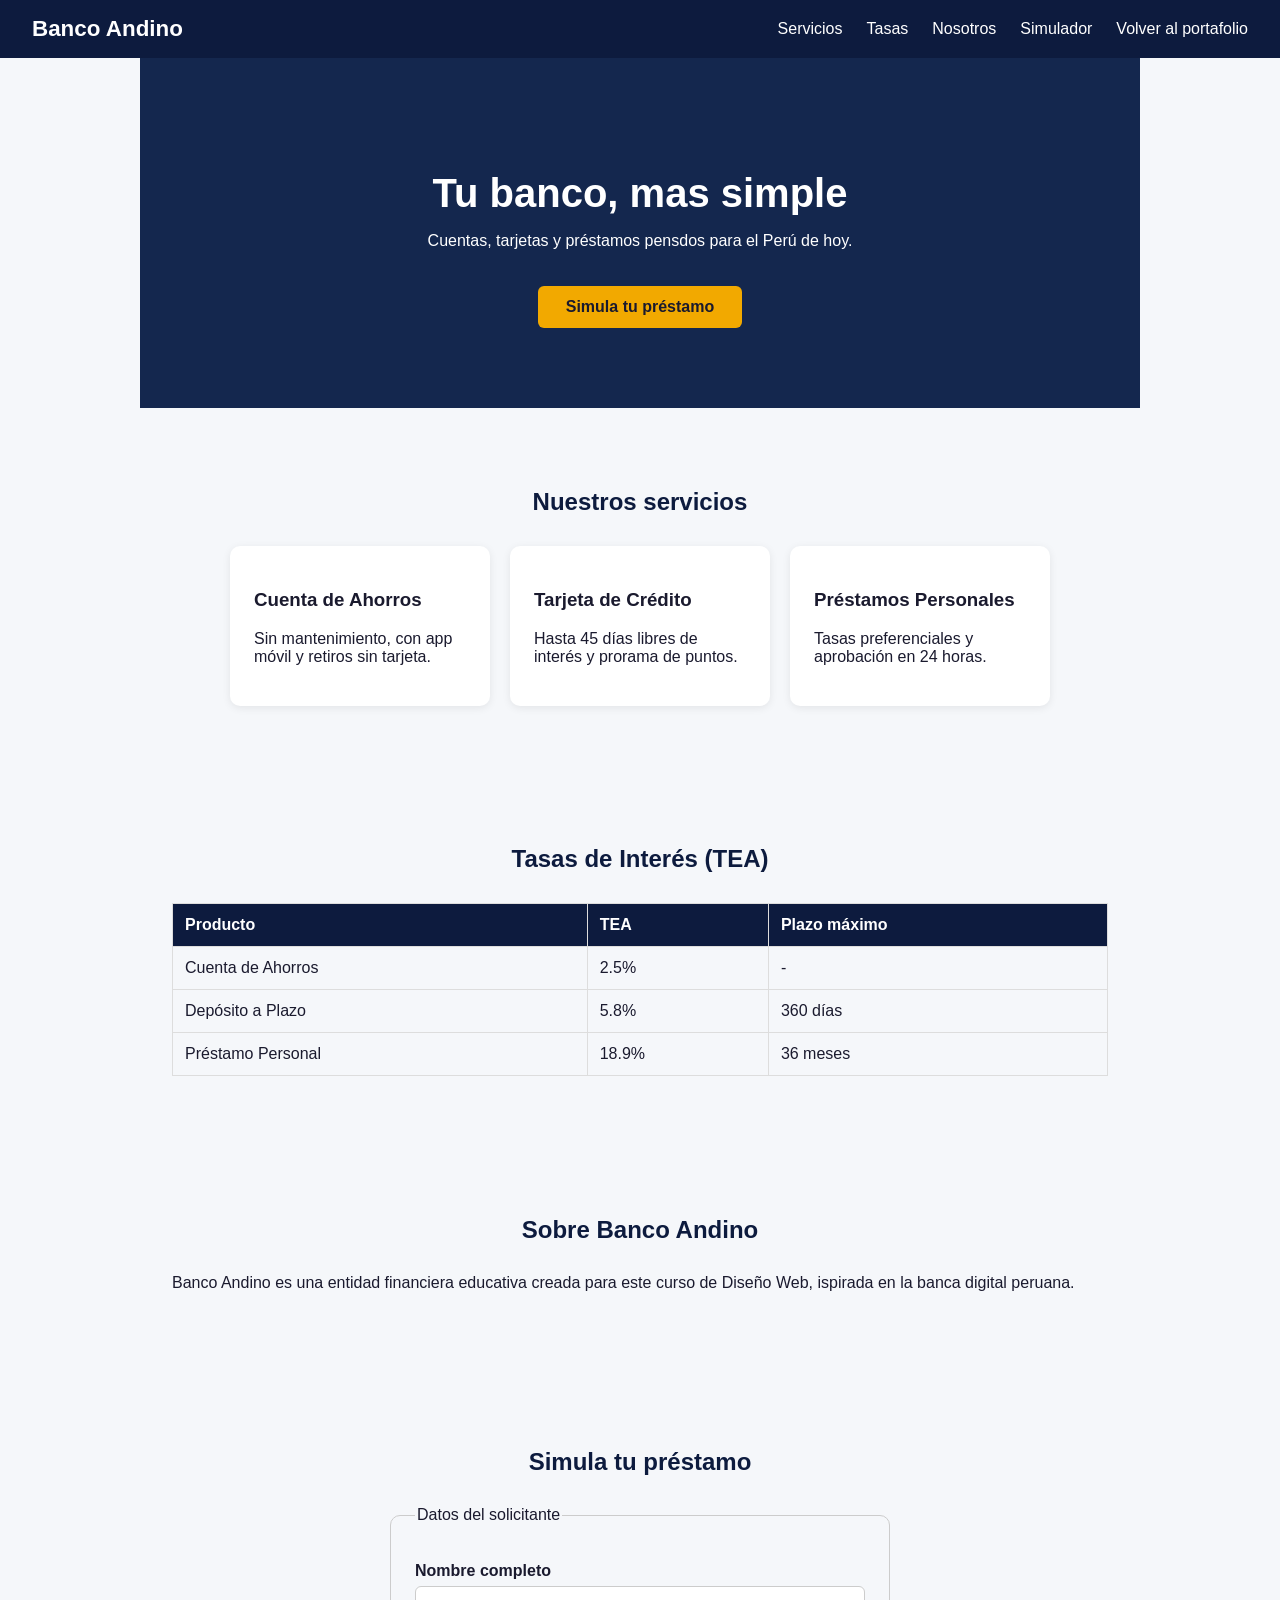
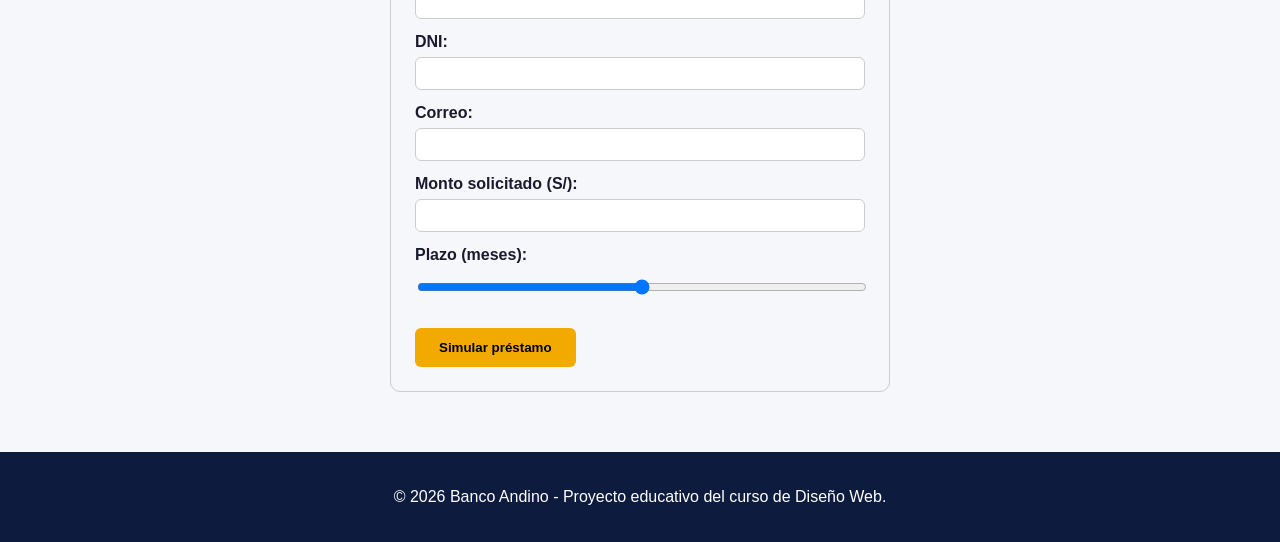
==== html/banco.html @ 11944976 "Primer commit" ====
<!DOCTYPE html>
<html  lang="es">
    <head>
        <meta charset="UTF-8">
        <meta name="viewport" content="width=device-width, initial-scale=1.0">
        <meta name="description" content="Banco Andino - Banca simpe y confiable">
        <title>Banco Andino</title>
        <link rel="stylesheet" href="../css/banco.css">
    </head>
    <body>
        <header>
            <div class="logo">Banco Andino</div>
            <nav>
                <ul>
                    <li><a href="#servicios">Servicios</a></li>
                    <li><a href="tasas">Tasas</a></li>
                    <li><a href="#nosotros">Nosotros</a></li>
                    <li><a href="#contacto">Simulador</a></li>
                    <li><a href="portafolio.html"> Volver al portafolio</a></li>
                </ul>
            </nav>
        </header>

        <main>
            <section class="hero">
                <h1>Tu banco, mas simple</h1>
                <p>Cuentas, tarjetas y préstamos pensdos para el Perú de hoy.</p>
                <a href="#contacto" class="btn">Simula tu préstamo</a>
            </section>

            <section id="servicios">
                <h2>Nuestros servicios</h2>
                <div class="servicios-grid">
                    <article class="servicio-card">
                        <h3>Cuenta de Ahorros</h3>
                        <p>Sin mantenimiento, con app móvil y retiros sin tarjeta.</p>
                    </article>
                    <article class="servicio-card">
                        <h3>Tarjeta de Crédito</h3>
                        <p>Hasta 45 días libres de interés y prorama de puntos.</p>
                    </article>
                    <article class="servicio-card">
                        <h3>Préstamos Personales</h3>
                        <p>Tasas preferenciales y aprobación en 24 horas.</p>
                    </article>
                </div>
            </section>

            <section id="tasas">
                <h2>Tasas de Interés (TEA)</h2>
                <table>
                    <thead>
                        <tr>
                            <th scope="col">Producto</th>
                            <th scope="col">TEA</th>
                            <th scope="col">Plazo máximo</th>
                        </tr>
                    </thead>
                    <tbody>
                        <tr>
                            <td>Cuenta de Ahorros</td>
                            <td>2.5%</td>
                            <td>-</td>
                        </tr>
                        <tr>
                            <td>Depósito a Plazo</td>
                            <td>5.8%</td>
                            <td>360 días</td>
                        </tr>
                        <tr>
                            <td>Préstamo Personal</td>
                            <td>18.9%</td>
                            <td>36 meses</td>
                        </tr>
                    </tbody>
                </table>
            </section>

            <section id="nosotros">
                <h2>Sobre Banco Andino</h2>
                <p>Banco Andino es una entidad financiera educativa creada para este curso de Diseño Web, ispirada
                    en la banca digital peruana.</p>
            </section>

            <section id="contacto">
                <h2>Simula tu préstamo</h2>
                <form>
                    <fieldset>
                        <legend>Datos del solicitante</legend>

                        <label for="nombre">Nombre completo</label>
                        <input type="text" id="nombre" name="nombre" requiered>

                        <label for="dni">DNI:</label>
                        <input type="text" id="dni" name="dni" pattern="[0-9]{8}" maxlength="8" requiered>

                        <label for="correo">Correo:</label>
                        <input type="email" id="correo" name="correo" requiered>

                        <label for="monto">Monto solicitado (S/):</label>
                        <input type="number" id="monto" name="monto" min="500" max="50000" step="100">

                        <label for="plazo">Plazo (meses):</label>
                        <input type="range" id="plazo" name="plazo" min="36">

                        <input type="submit" value="Simular préstamo">
                    </fieldset>
                </form>
            </section>
        </main>

        <footer>
            <p>&copy; 2026 Banco Andino - Proyecto educativo del curso de Diseño Web.</p>
        </footer>
    </body>
</html>
---- css/banco.css ----
* {
    box-sizing: border-box;
}

body {
    font-family: 'Segoe UI', Arial, sans-serif;
    margin: 0;
    color: #1a1a2e;
    background-color: #f5f7fa;
}

header {
    display: flex;
    justify-content: space-between;
    align-items: center;
    background-color: #0d1b3e;
    color: white;
    padding: 16px 32px;
}

.logo {
    font-size: 1.4rem;
    font-weight: bold;
}

header nav ul {
    list-style: none;
    display: flex;
    gap: 24px;
    margin: 0;
    padding: 0;
}

header nav a {
    color: white;
    text-decoration: none;
}

header nav a:hover {
    text-decoration: underline;
}

.hero {
    background-color: #14274e;
    color: white;
    text-align: center;
    padding: 80px 20px;
}

.hero h1 {
    font-size: 2.5rem;
    margin-bottom: 10px;
}

.btn {
    display: inline-block;
    margin-top: 20px;
    padding: 12px 28px;
    background-color: #f2a900;
    color: #1a1a2e;
    border-radius: 6px;
    text-decoration: none;
    font-weight: bold;
}

section {
    padding: 60px 32px;
    max-width: 1000px;
    margin: 0 auto;
}

h2 {
    color: #0d1b3e;
    text-align: center;
    margin-bottom: 30px;
}

.servicios-grid {
    display: flex;
    flex-wrap: wrap;
    gap: 20px;
    justify-content: center;
}

.servicio-card {
    background-color: white;
    border-radius: 10px;
    padding: 24px;
    width: 260px;
    box-shadow: 0 2px 8px rgba(0, 0, 0, 0.08);
}

table {
    width: 100%;
    border-collapse: collapse;
}

th,
td {
    padding: 12px;
    border: 1px solid #ddd;
    text-align: left;
}

th {
    background-color: #0d1b3e;
    color: white;
}

form fieldset {
    border: 1px solid #ccc;
    border-radius: 10px;
    padding: 24px;
    max-width: 500px;
    margin: 0 auto;
}

form label {
    display: block;
    margin-top: 14px;
    font-weight: bold;
}

form input {
    width: 100%;
    padding: 8px;
    margin-top: 6px;
    border-radius: 6px;
    border: 1px solid #ccc;
}

form input[type="submit"] {
    margin-top: 20px;
    width: auto;
    background-color: #f2a900;
    border: none;
    padding: 12px 24px;
    font-weight: bold;
    cursor: pointer;
    border-radius: 6px;
}

footer {
    background-color: #0d1b3e;
    color: white;
    text-align: center;
    padding: 20px;
}
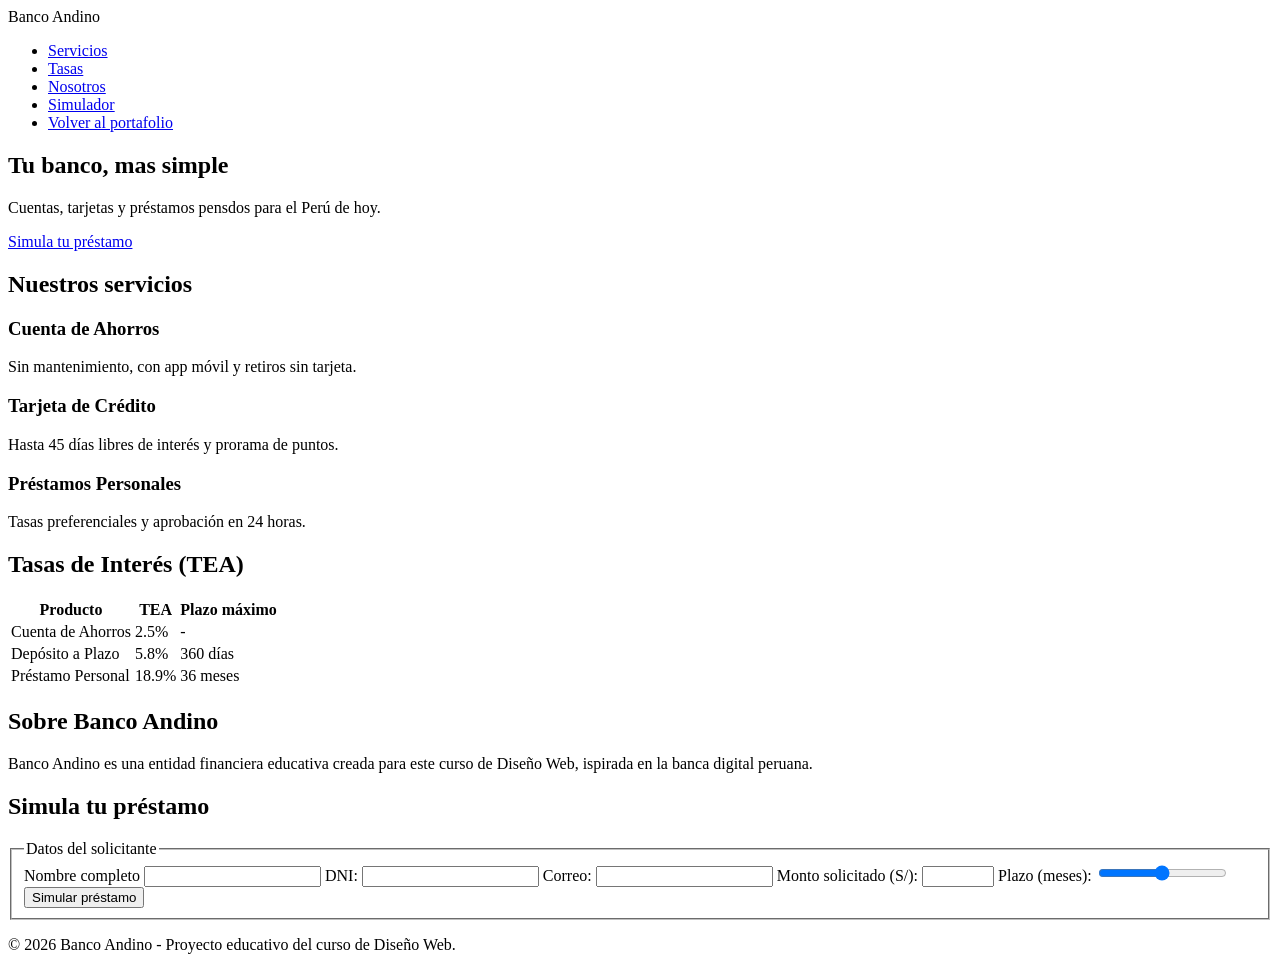
==== commit 2a5562cc: "Update stylesheet and link paths in banco.html" ====
--- a/html/banco.html
+++ b/html/banco.html
@@ -5,7 +5,7 @@
         <meta name="viewport" content="width=device-width, initial-scale=1.0">
         <meta name="description" content="Banco Andino - Banca simpe y confiable">
         <title>Banco Andino</title>
-        <link rel="stylesheet" href="../css/banco.css">
+        <link rel="stylesheet" href="css/banco.css">
     </head>
     <body>
         <header>
@@ -16,7 +16,7 @@
                     <li><a href="tasas">Tasas</a></li>
                     <li><a href="#nosotros">Nosotros</a></li>
                     <li><a href="#contacto">Simulador</a></li>
-                    <li><a href="portafolio.html"> Volver al portafolio</a></li>
+                    <li><a href="html/portafolio.html"> Volver al portafolio</a></li>
                 </ul>
             </nav>
         </header>
@@ -113,4 +113,4 @@
             <p>&copy; 2026 Banco Andino - Proyecto educativo del curso de Diseño Web.</p>
         </footer>
     </body>
-</html>+</html>
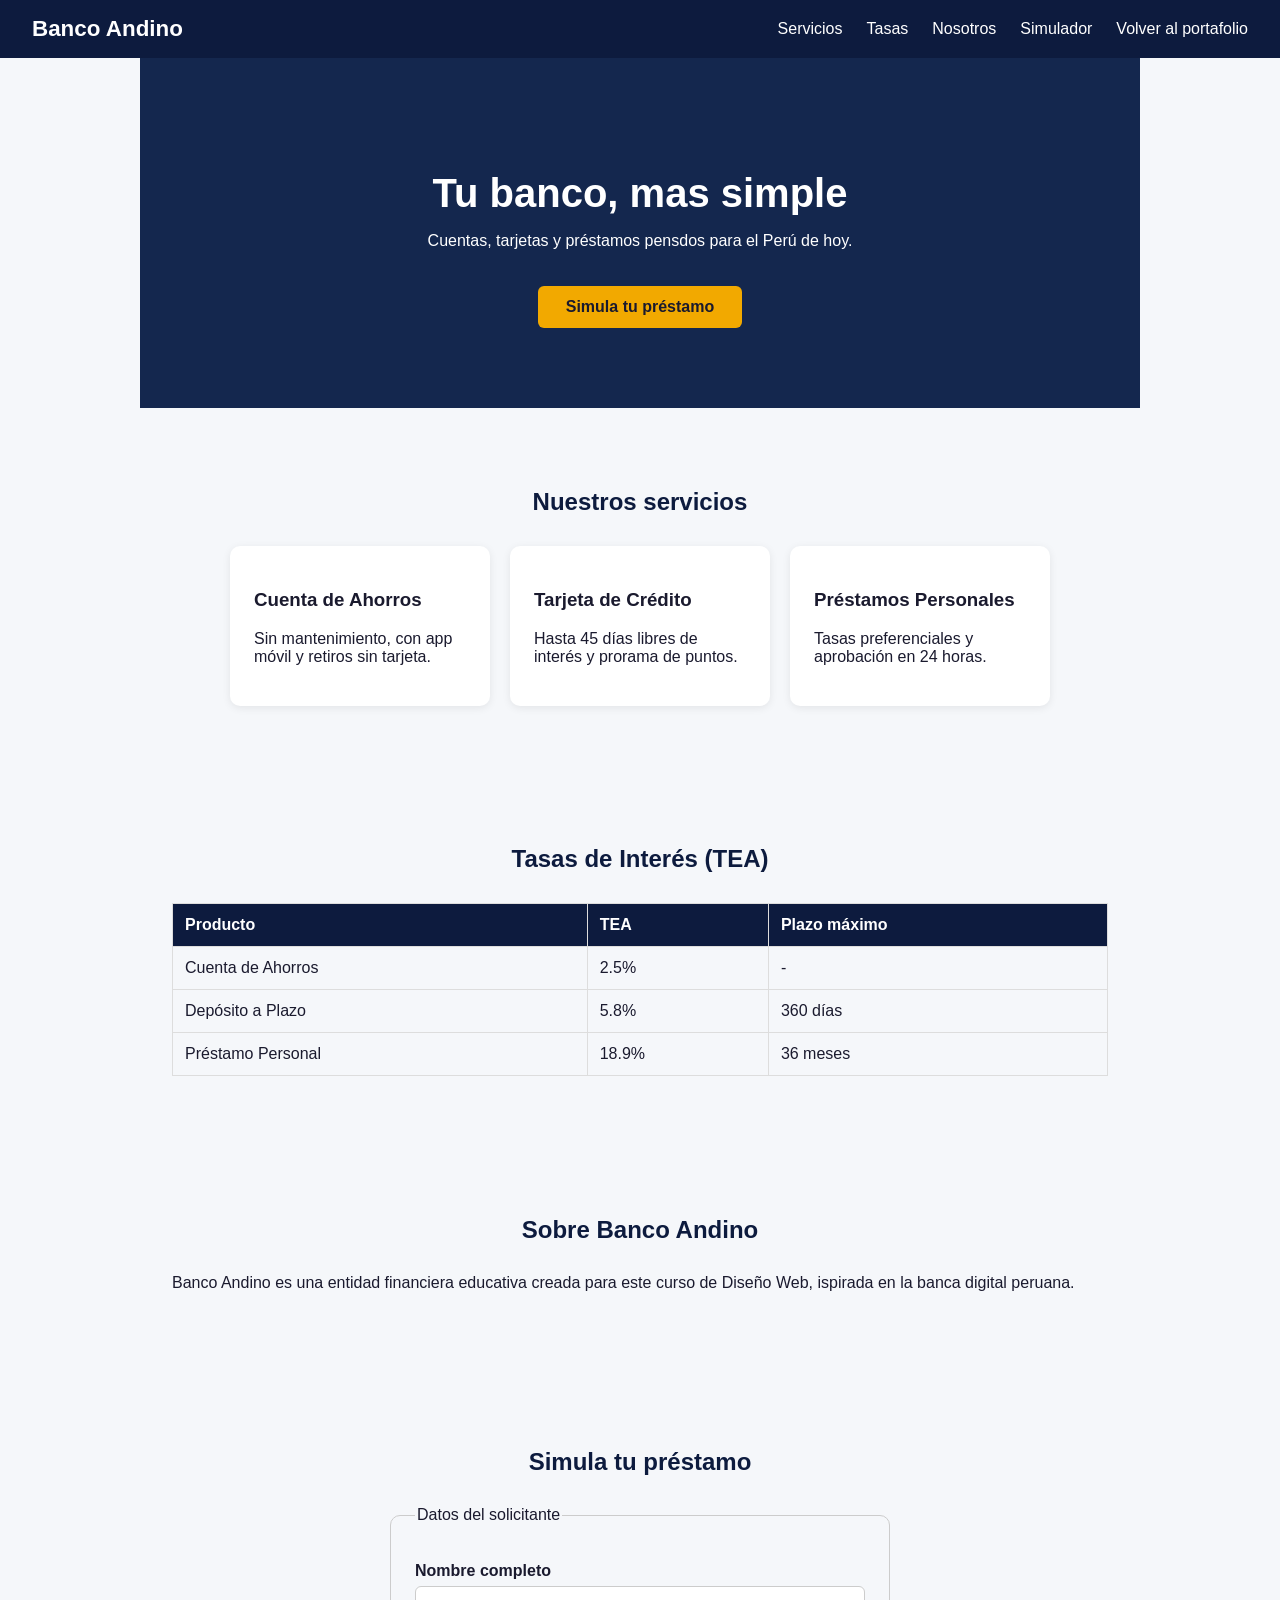
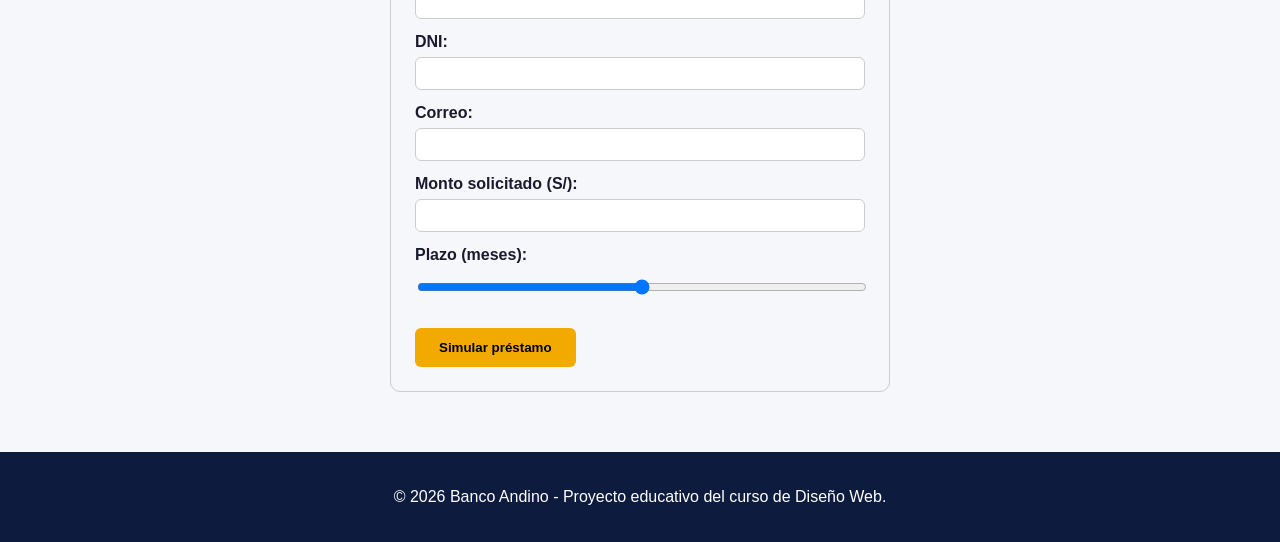
==== commit a4aaa99d: "Update banco.html" ====
--- a/html/banco.html
+++ b/html/banco.html
@@ -5,7 +5,7 @@
         <meta name="viewport" content="width=device-width, initial-scale=1.0">
         <meta name="description" content="Banco Andino - Banca simpe y confiable">
         <title>Banco Andino</title>
-        <link rel="stylesheet" href="css/banco.css">
+        <link rel="stylesheet" href="../css/banco.css">
     </head>
     <body>
         <header>
@@ -16,7 +16,7 @@
                     <li><a href="tasas">Tasas</a></li>
                     <li><a href="#nosotros">Nosotros</a></li>
                     <li><a href="#contacto">Simulador</a></li>
-                    <li><a href="html/portafolio.html"> Volver al portafolio</a></li>
+                    <li><a href="../index.html"> Volver al portafolio</a></li>
                 </ul>
             </nav>
         </header>
--- a/css/banco.css
+++ b/css/banco.css
@@ -0,0 +1,148 @@
+* {
+    box-sizing: border-box;
+}
+
+body {
+    font-family: 'Segoe UI', Arial, sans-serif;
+    margin: 0;
+    color: #1a1a2e;
+    background-color: #f5f7fa;
+}
+
+header {
+    display: flex;
+    justify-content: space-between;
+    align-items: center;
+    background-color: #0d1b3e;
+    color: white;
+    padding: 16px 32px;
+}
+
+.logo {
+    font-size: 1.4rem;
+    font-weight: bold;
+}
+
+header nav ul {
+    list-style: none;
+    display: flex;
+    gap: 24px;
+    margin: 0;
+    padding: 0;
+}
+
+header nav a {
+    color: white;
+    text-decoration: none;
+}
+
+header nav a:hover {
+    text-decoration: underline;
+}
+
+.hero {
+    background-color: #14274e;
+    color: white;
+    text-align: center;
+    padding: 80px 20px;
+}
+
+.hero h1 {
+    font-size: 2.5rem;
+    margin-bottom: 10px;
+}
+
+.btn {
+    display: inline-block;
+    margin-top: 20px;
+    padding: 12px 28px;
+    background-color: #f2a900;
+    color: #1a1a2e;
+    border-radius: 6px;
+    text-decoration: none;
+    font-weight: bold;
+}
+
+section {
+    padding: 60px 32px;
+    max-width: 1000px;
+    margin: 0 auto;
+}
+
+h2 {
+    color: #0d1b3e;
+    text-align: center;
+    margin-bottom: 30px;
+}
+
+.servicios-grid {
+    display: flex;
+    flex-wrap: wrap;
+    gap: 20px;
+    justify-content: center;
+}
+
+.servicio-card {
+    background-color: white;
+    border-radius: 10px;
+    padding: 24px;
+    width: 260px;
+    box-shadow: 0 2px 8px rgba(0, 0, 0, 0.08);
+}
+
+table {
+    width: 100%;
+    border-collapse: collapse;
+}
+
+th,
+td {
+    padding: 12px;
+    border: 1px solid #ddd;
+    text-align: left;
+}
+
+th {
+    background-color: #0d1b3e;
+    color: white;
+}
+
+form fieldset {
+    border: 1px solid #ccc;
+    border-radius: 10px;
+    padding: 24px;
+    max-width: 500px;
+    margin: 0 auto;
+}
+
+form label {
+    display: block;
+    margin-top: 14px;
+    font-weight: bold;
+}
+
+form input {
+    width: 100%;
+    padding: 8px;
+    margin-top: 6px;
+    border-radius: 6px;
+    border: 1px solid #ccc;
+}
+
+form input[type="submit"] {
+    margin-top: 20px;
+    width: auto;
+    background-color: #f2a900;
+    border: none;
+    padding: 12px 24px;
+    font-weight: bold;
+    cursor: pointer;
+    border-radius: 6px;
+}
+
+footer {
+    background-color: #0d1b3e;
+    color: white;
+    text-align: center;
+    padding: 20px;
+}
